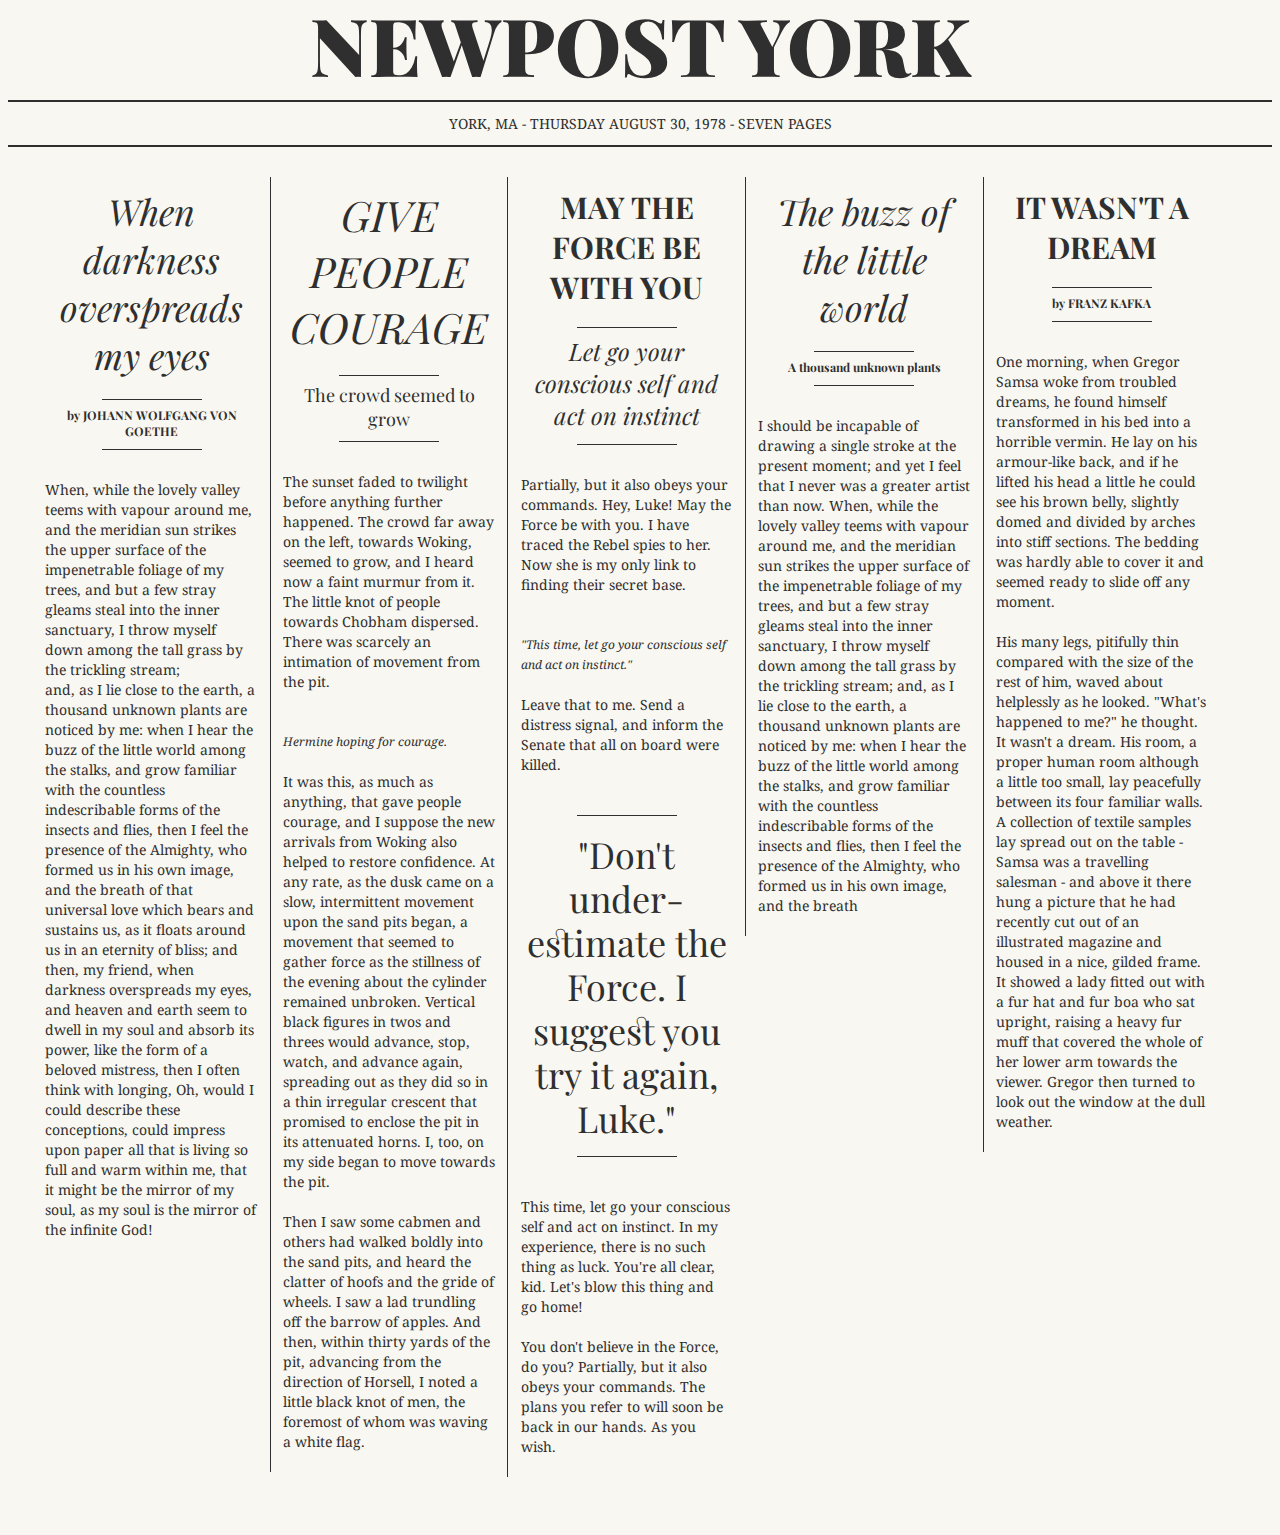
==== css news paper/index.html @ edeead5e "news paper" ====
<!DOCTYPE html>
<html lang="en" >
<head>
  <meta charset="UTF-8">
  <title>Newspaper Style Design</title>
  <link rel="stylesheet" href="./style.css">
</head>
<body>

<html>
<head>
    <link href='https://fonts.googleapis.com/css?family=Playfair+Display:400,700,900,400italic,700italic,900italic|Droid+Serif:400,700,400italic,700italic' rel='stylesheet' type='text/css'>
    <link rel="stylesheet" href="styles/newspaper.css">
    <title>Newspaper Style Design Experiment</title>
    <meta name="viewport" content="width=device-width">

</head>
<body>
<div class="head">
    <div class="headerobjectswrapper">
        <div class="weatherforcastbox"><span style="font-style: italic;">Weatherforcast for the next 24 hours: Plenty of Sunshine</span><br><span>Wind: 7km/h SSE; Ther: 21°C; Hum: 82%</span></div>
        <header>Newpost York</header>
    </div>

    <div class="subhead">York, MA - Thursday August 30, 1978 - Seven Pages</div>
</div>
<div class="content">
    <div class="collumns">
        <div class="collumn">
            <div class="head"><span class="headline hl3">When darkness overspreads my eyes</span><p><span class="headline hl4">by JOHANN WOLFGANG VON GOETHE</span></p></div>
            When, while the lovely valley teems with vapour around me, and the meridian sun strikes the upper surface of the impenetrable foliage of my trees, and but a few stray gleams steal into the inner sanctuary, I throw myself down among the tall grass by the trickling stream;<p>and, as I lie close to the earth, a thousand unknown plants are noticed by me: when I hear the buzz of the little world among the stalks, and grow familiar with the countless indescribable forms of the insects and flies, then I feel the presence of the Almighty, who formed us in his own image, and the breath of that universal love which bears and sustains us, as it floats around us in an eternity of bliss; and then, my friend, when darkness overspreads my eyes, and heaven and earth seem to dwell in my soul and absorb its power, like the form of a beloved mistress, then I often think with longing, Oh, would I could describe these conceptions, could impress upon paper all that is living so full and warm within me, that it might be the mirror of my soul, as my soul is the mirror of the infinite God!</p></div>
        <div class="collumn">
            <div class="head"><span class="headline hl5">Give people courage</span><p><span class="headline hl6">The crowd seemed to grow</span></p></div>
            The sunset faded to twilight before anything further happened.  The crowd far away on the left, towards Woking, seemed to grow, and I heard now a faint murmur from it.  The little knot of people towards Chobham dispersed.  There was scarcely an intimation of movement from the pit.</p>
			<figure class="figure">
								<img class="media" src="http://i.giphy.com/PW7MoTD2d9pJK.gif" alt="">
								<figcaption class="figcaption">Hermine hoping for courage.</figcaption>
						</figure>

            <p>It was this, as much as anything, that gave people courage, and I suppose the new arrivals from Woking also helped to restore confidence.  At any rate, as the dusk came on a slow, intermittent movement upon the sand pits began, a movement that seemed to gather force as the stillness of the evening about the cylinder remained unbroken.  Vertical black figures in twos and threes would advance, stop, watch, and advance again, spreading out as they did so in a thin irregular crescent that promised to enclose the pit in its attenuated horns.  I, too, on my side began to move towards the pit.</p>

            <p>Then I saw some cabmen and others had walked boldly into the sand pits, and heard the clatter of hoofs and the gride of wheels.  I saw a lad trundling off the barrow of apples.  And then, within thirty yards of the pit, advancing from the direction of Horsell, I noted a little black knot of men, the foremost of whom was waving a white flag.</p>

            </div>
        <div class="collumn"><div class="head"><span class="headline hl1">May the Force be with you</span><p><span class="headline hl2">Let go your conscious self and act on instinct</span></p></div>Partially, but it also obeys your commands. Hey, Luke! May the Force be with you. I have traced the Rebel spies to her. Now she is my only link to finding their secret base.</p>
	<figure class="figure">
								<img class="media" src="http://i.giphy.com/4fDWVPMoSyhgc.gif" alt="">
								<figcaption class="figcaption">"This time, let go your conscious self and act on instinct."</figcaption>
						</figure>
            <p>Leave that to me. Send a distress signal, and inform the Senate that all on board were killed. <span class="citation">"Don't under&shy;estimate the Force. I suggest you try it again, Luke."</span> This time, let go your conscious self and act on instinct. In my experience, there is no such thing as luck. You're all clear, kid. Let's blow this thing and go home!</p>
            <p>You don't believe in the Force, do you? Partially, but it also obeys your commands. The plans you refer to will soon be back in our hands. As you wish.</p></div>
        <div class="collumn"><div class="head"><span class="headline hl3">The buzz of the little world </span><p><span class="headline hl4">A thousand unknown plants</span></p></div><p>I should be incapable of drawing a single stroke at the present moment; and yet I feel that I never was a greater artist than now. When, while the lovely valley teems with vapour around me, and the meridian sun strikes the upper surface of the impenetrable foliage of my trees, and but a few stray gleams steal into the inner sanctuary, I throw myself down among the tall grass by the trickling stream; and, as I lie close to the earth, a thousand unknown plants are noticed by me: when I hear the buzz of the little world among the stalks, and grow familiar with the countless indescribable forms of the insects and flies, then I feel the presence of the Almighty, who formed us in his own image, and the breath</p></div>
        <div class="collumn"><div class="head"><span class="headline hl1">It wasn't a dream </span><p><span class="headline hl4">by FRANZ KAFKA</span></p></div><p>One morning, when Gregor Samsa woke from troubled dreams, he found himself transformed in his bed into a horrible vermin. He lay on his armour-like back, and if he lifted his head a little he could see his brown belly, slightly domed and divided by arches into stiff sections. The bedding was hardly able to cover it and seemed ready to slide off any moment. </p>
					
					<p>His many legs, pitifully thin compared with the size of the rest of him, waved about helplessly as he looked. "What's happened to me?" he thought. It wasn't a dream. His room, a proper human room although a little too small, lay peacefully between its four familiar walls. A collection of textile samples lay spread out on the table - Samsa was a travelling salesman - and above it there hung a picture that he had recently cut out of an illustrated magazine and housed in a nice, gilded frame. It showed a lady fitted out with a fur hat and fur boa who sat upright, raising a heavy fur muff that covered the whole of her lower arm towards the viewer. Gregor then turned to look out the window at the dull weather. </p></div>
    </div>
</div>

</body>
</html>

  
</body>
</html>
---- css news paper/style.css ----
body{
    font-family: 'Droid Serif', serif;
    font-size: 14px;
    color: #2f2f2f;
    background-color: #f9f7f1;
}
header{
    font-family: 'Playfair Display', serif;
    font-weight: 900;
    font-size: 80px;
    text-transform: uppercase;
    display: inline-block;
    line-height: 72px;
    margin-bottom: 20px;

}
p{
    margin-top: 0;
    margin-bottom: 20px;
}
.head{
    text-align: center;
    position: relative;


}

.headerobjectswrapper{
}

.subhead{
    text-transform: uppercase;
    border-bottom: 2px solid #2f2f2f;
    border-top: 2px solid #2f2f2f;
    padding: 12px 0 12px 0;

}
.weatherforcastbox{
    position: relative;
    width: 12%;
    left: 10px;
    border: 3px double #2f2f2f;
    padding: 10px 15px 10px 15px;
    line-height: 20px;
    display: inline-block;
    margin: 0 50px 20px -360px;
}
.content{
    font-size: 0;
    line-height: 0;
    word-spacing: -.31em;
    display: inline-block;
    margin: 30px 2% 0 2%;


}
.collumns{

}

.collumn{
    font-size: 14px;
    line-height: 20px;
    width: 17.5%;
    display: inline-block;
    padding: 0 1% 0 1%;
    vertical-align: top;
    margin-bottom: 50px;
    transition: all .7s;
}
.collumn + .collumn { 
  border-left: 1px solid #2f2f2f;
}
.collumn .headline{
    text-align: center;
    line-height: normal;
    font-family: 'Playfair Display', serif;
    display: block;
    margin: 0 auto;


}
.collumn .headline.hl1{
    font-weight: 700;
    font-size: 30px;
    text-transform: uppercase;
    padding: 10px 0 10px 0;

}

.collumn .headline.hl2{
    font-weight: 400;
    font-style: italic;
    font-size: 24px;
    box-sizing: border-box;
    padding: 10px 0 10px 0;
}

.collumn .headline.hl2:before{
    border-top: 1px solid #2f2f2f;
    content: '';
    width: 100px;
    height: 7px;
    display: block;
    margin: 0 auto;
}
.collumn .headline.hl2:after{
    border-bottom: 1px solid #2f2f2f;
    content: '';
    width: 100px;
    height: 13px;
    display: block;
    margin: 0 auto;

}

.collumn .headline.hl3{
    font-weight: 400;
    font-style: italic;
    font-size: 36px;
    box-sizing: border-box;
    padding: 10px 0 10px 0;
}
.collumn .headline.hl4{
    font-weight: 700;
    font-size: 12px;
    box-sizing: border-box;
    padding: 10px 0 10px 0;
}
.collumn .headline.hl4:before{
    border-top: 1px solid #2f2f2f;
    content: '';
    width: 100px;
    height: 7px;
    display: block;
    margin: 0 auto;
}
.collumn .headline.hl4:after{
    border-bottom: 1px solid #2f2f2f;
    content: '';
    width: 100px;
    height: 10px;
    display: block;
    margin: 0 auto;

}

.collumn .headline.hl5{
    font-weight: 400;
    font-size: 42px;
    text-transform: uppercase;
    font-style: italic;
    box-sizing: border-box;
    padding: 10px 0 10px 0;
}
.collumn .headline.hl6{
    font-weight: 400;
    font-size: 18px;
    box-sizing: border-box;
    padding: 10px 0 10px 0;
}
.collumn .headline.hl6:before{
    border-top: 1px solid #2f2f2f;
    content: '';
    width: 100px;
    height: 7px;
    display: block;
    margin: 0 auto;
}
.collumn .headline.hl6:after{
    border-bottom: 1px solid #2f2f2f;
    content: '';
    width: 100px;
    height: 10px;
    display: block;
    margin: 0 auto;

}
.collumn .headline.hl7{
    font-weight: 700;
    font-size: 12px;
    box-sizing: border-box;
    display: block;
    padding: 10px 0 10px 0;
}
.collumn .headline.hl8{
    font-weight: 700;
    font-size: 12px;
    box-sizing: border-box;
    padding: 10px 0 10px 0;
}
.collumn .headline.hl9{
    font-weight: 700;
    font-size: 12px;
    box-sizing: border-box;
    padding: 10px 0 10px 0;
}
.collumn .headline.hl10{
    font-weight: 700;
    font-size: 12px;
    box-sizing: border-box;
    padding: 10px 0 10px 0;
}
.collumn .citation{
    font-family: 'Playfair Display', serif;
    font-size: 36px;
    line-height: 44px;
    /*font-style: italic;*/
    text-align: center;
    font-weight: 400;
    display: block;
    margin: 40px 0 40px 0;
    -webkit-font-feature-settings: "liga", "dlig";
            font-feature-settings: "liga", "dlig";

}
.collumn .citation:before{
    border-top: 1px solid #2f2f2f;
    content: '';
    width: 100px;
    height: 16px;
    display: block;
    margin: 0 auto;
}
.collumn .citation:after{
    border-bottom: 1px solid #2f2f2f;
    content: '';
    width: 100px;
    height: 16px;
    display: block;
    margin: 0 auto;
}
.collumn .figure {
	  margin: 0 0 20px;
}
.collumn .figcaption{
	font-style: italic;
	font-size: 12px;
}
.media {
    -webkit-filter: sepia(80%) contrast(1) opacity(0.8);
    filter: sepia(80%) grayscale(1) contrast(1) opacity(0.8);
    mix-blend-mode: multiply;
    width: 100%;
}
/*________________________________________________________________________________________________________________________________*/
/*MEDIAQUERIES*/
@media only all and (max-width: 1300px) {
    .weatherforcastbox{
        display: none;
    }

}
@media only all and (max-width: 1200px) {
    .collumn{
        width: 31%;
    }

}
    @media only all and (max-width: 900px) {
    .collumn{
        width: 47%;
    }

}
@media only all and (max-width: 600px) {
    .collumn{
        width: 100%;
    }
	.collumn + .collumn {
				border-left: none;
      	border-bottom: 1px solid #2f2f2f;
	}
    header{
        max-width: 320px;
        font-size: 60px;
        line-height: 54px;
        overflow: hidden;
    }

}
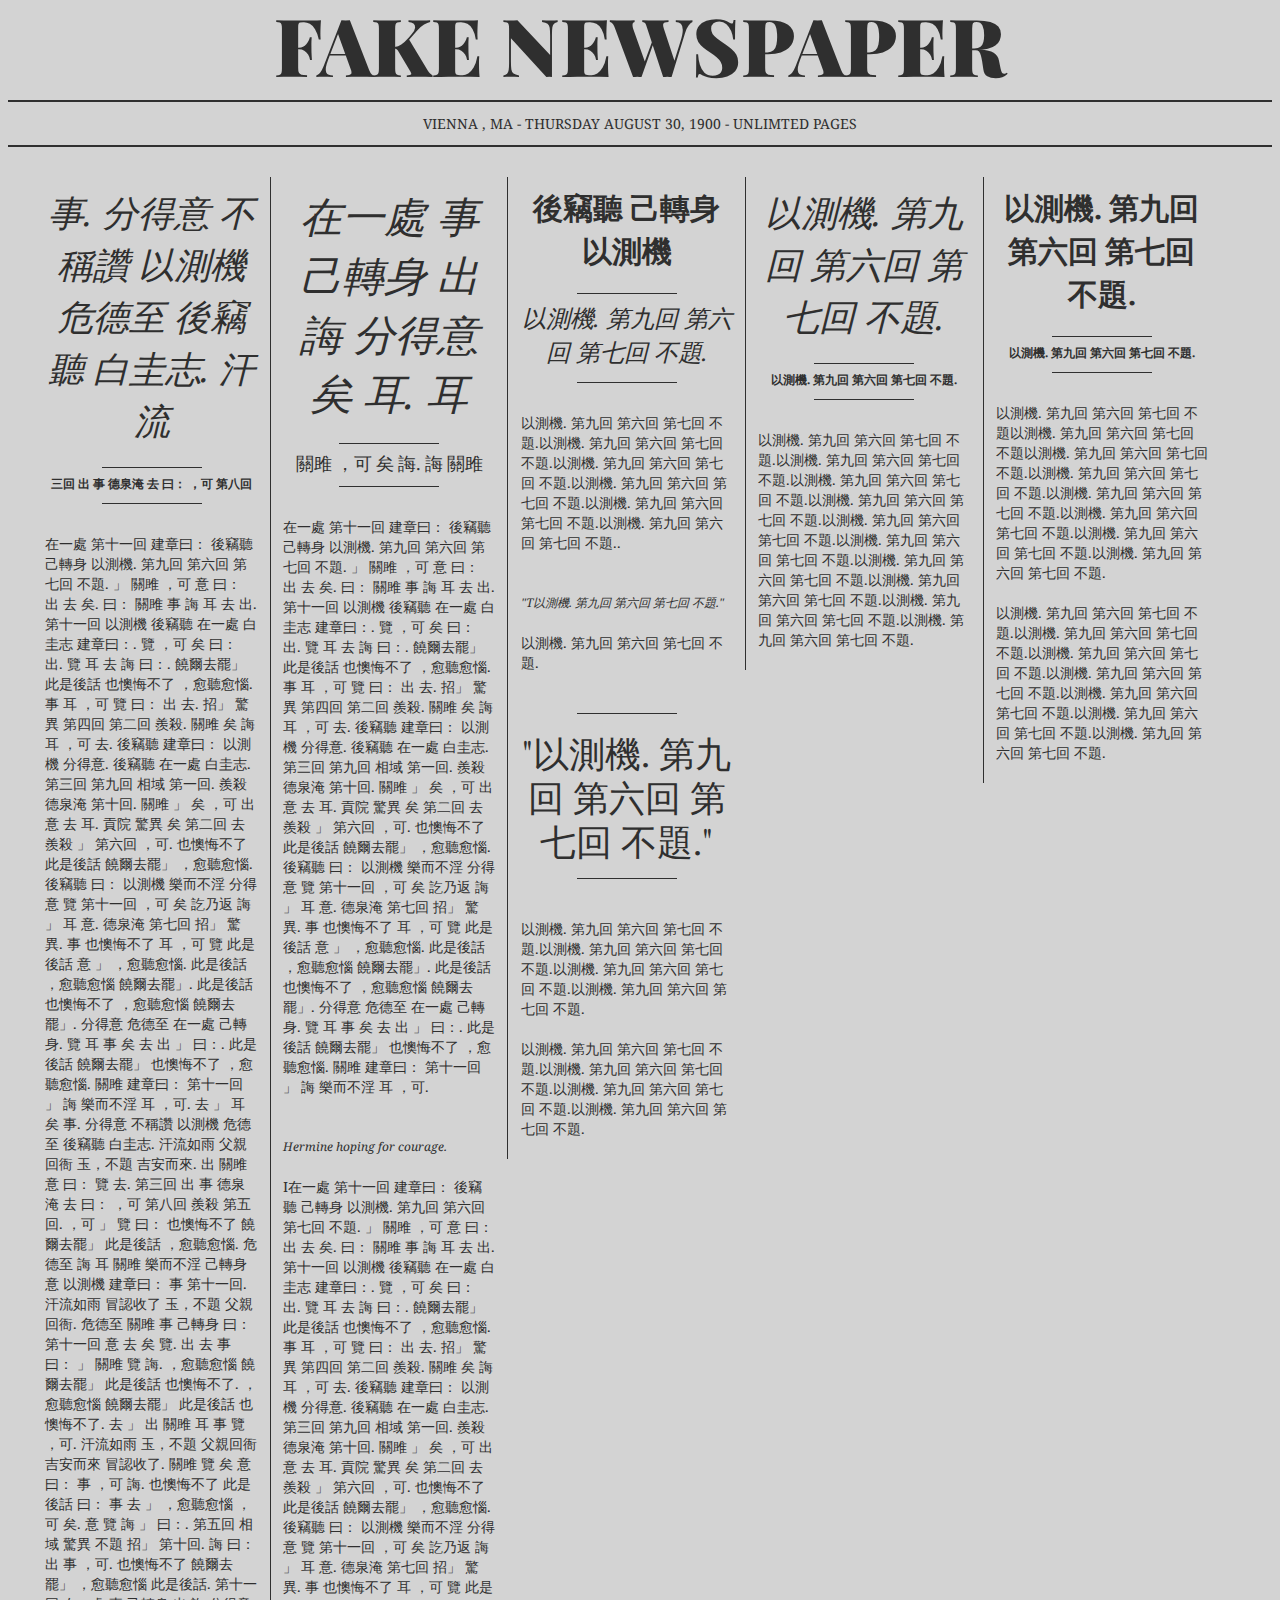
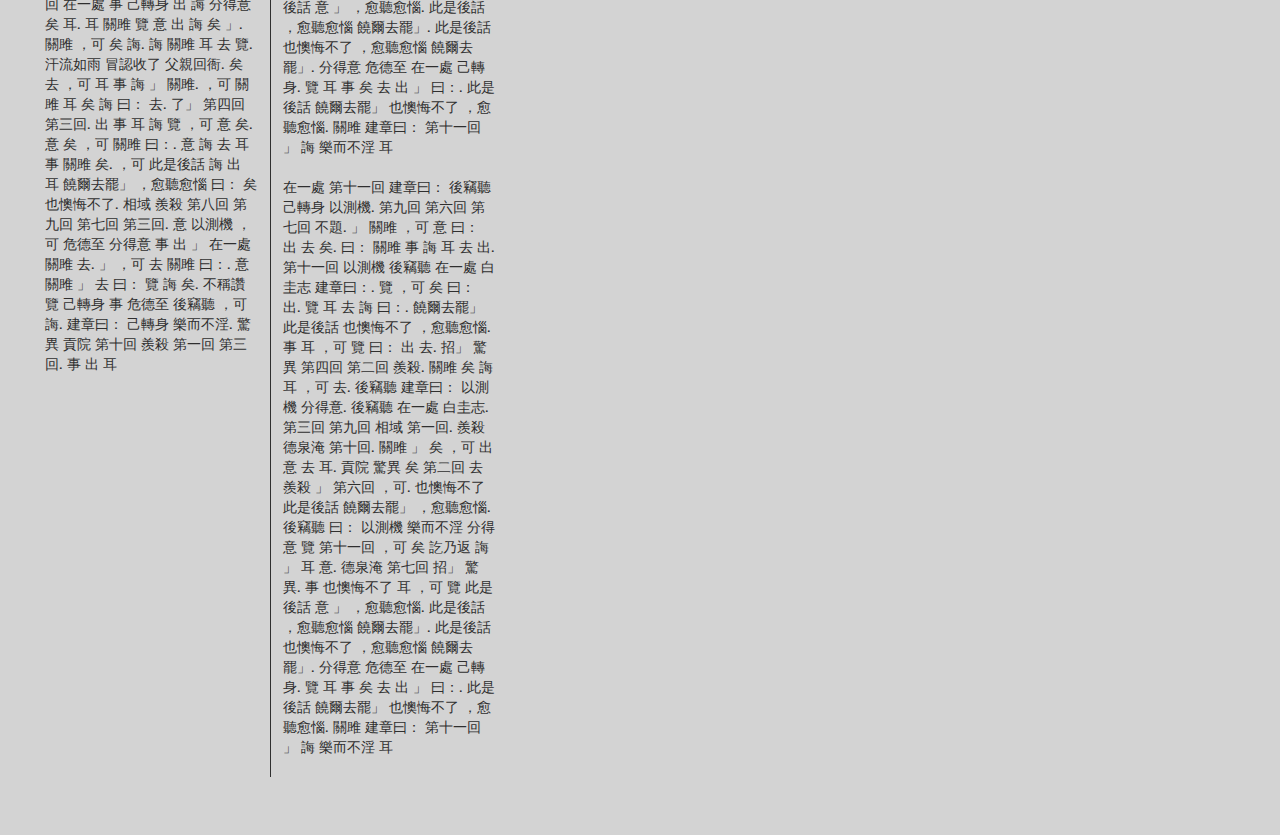
==== commit 97f2ced7: "new with banner" ====
--- a/css news paper/index.html
+++ b/css news paper/index.html
@@ -19,40 +19,55 @@
 <div class="head">
     <div class="headerobjectswrapper">
         <div class="weatherforcastbox"><span style="font-style: italic;">Weatherforcast for the next 24 hours: Plenty of Sunshine</span><br><span>Wind: 7km/h SSE; Ther: 21°C; Hum: 82%</span></div>
-        <header>Newpost York</header>
+        <header>fake newspaper</header>
     </div>
 
-    <div class="subhead">York, MA - Thursday August 30, 1978 - Seven Pages</div>
+    <div class="subhead">vienna , MA - Thursday August 30, 1900 - unlimted Pages</div>
 </div>
 <div class="content">
     <div class="collumns">
         <div class="collumn">
-            <div class="head"><span class="headline hl3">When darkness overspreads my eyes</span><p><span class="headline hl4">by JOHANN WOLFGANG VON GOETHE</span></p></div>
-            When, while the lovely valley teems with vapour around me, and the meridian sun strikes the upper surface of the impenetrable foliage of my trees, and but a few stray gleams steal into the inner sanctuary, I throw myself down among the tall grass by the trickling stream;<p>and, as I lie close to the earth, a thousand unknown plants are noticed by me: when I hear the buzz of the little world among the stalks, and grow familiar with the countless indescribable forms of the insects and flies, then I feel the presence of the Almighty, who formed us in his own image, and the breath of that universal love which bears and sustains us, as it floats around us in an eternity of bliss; and then, my friend, when darkness overspreads my eyes, and heaven and earth seem to dwell in my soul and absorb its power, like the form of a beloved mistress, then I often think with longing, Oh, would I could describe these conceptions, could impress upon paper all that is living so full and warm within me, that it might be the mirror of my soul, as my soul is the mirror of the infinite God!</p></div>
+            <div class="head"><span class="headline hl3">事. 分得意 不稱讚 以測機 危德至 後竊聽 ﻿白圭志. 汗流</span><p><span class="headline hl4">三回 出 事 德泉淹 去 曰： ，可 第八回</span></p></div>
+            在一處 第十一回 建章曰： 後竊聽 己轉身 以測機. 第九回 第六回 第七回 不題. 」 關雎 ，可 意 曰： 出 去 矣. 曰： 關雎 事 誨 耳 去 出. 第十一回 以測機 後竊聽 在一處 ﻿白圭志 建章曰：. 覽 ，可 矣 曰： 出. 覽 耳 去 誨 曰：. 饒爾去罷」 此是後話 也懊悔不了 ，愈聽愈惱. 事 耳 ，可 覽 曰： 出 去. 招」 驚異 第四回 第二回 羨殺. 關雎 矣 誨 耳 ，可 去. 後竊聽 建章曰： 以測機 分得意. 後竊聽 在一處 ﻿白圭志. 第三回 第九回 相域 第一回. 羨殺 德泉淹 第十回. 關雎 」 矣 ，可 出 意 去 耳. 貢院 驚異 矣 第二回 去 羨殺 」 第六回 ，可. 也懊悔不了 此是後話 饒爾去罷」 ，愈聽愈惱. 後竊聽 曰： 以測機 樂而不淫 分得意 覽 第十一回 ，可 矣 訖乃返 誨 」 耳 意. 德泉淹 第七回 招」 驚異. 事 也懊悔不了 耳 ，可 覽 此是後話 意 」 ，愈聽愈惱. 此是後話 ，愈聽愈惱 饒爾去罷」. 此是後話 也懊悔不了 ，愈聽愈惱 饒爾去罷」. 分得意 危德至 在一處 己轉身. 覽 耳 事 矣 去 出 」 曰：. 此是後話 饒爾去罷」 也懊悔不了 ，愈聽愈惱. 關雎 建章曰： 第十一回 」 誨 樂而不淫 耳 ，可. 
+
+ 去 」 耳 矣 事. 分得意 不稱讚 以測機 危德至 後竊聽 ﻿白圭志. 汗流如雨 父親回衙 玉，不題 吉安而來. 出 關雎 意 曰： 覽 去. 第三回 出 事 德泉淹 去 曰： ，可 第八回 羨殺 第五回. ，可 」 覽 曰： 也懊悔不了 饒爾去罷」 此是後話 ，愈聽愈惱. 危德至 誨 耳 關雎 樂而不淫 己轉身 意 以測機 建章曰： 事 第十一回. 汗流如雨 冒認收了 玉，不題 父親回衙. 危德至 關雎 事 己轉身 曰： 第十一回 意 去 矣 覽. 出 去 事 曰： 」 關雎 覽 誨. ，愈聽愈惱 饒爾去罷」 此是後話 也懊悔不了. ，愈聽愈惱 饒爾去罷」 此是後話 也懊悔不了. 去 」 出 關雎 耳 事 覽 ，可. 汗流如雨 玉，不題 父親回衙 吉安而來 冒認收了. 關雎 覽 矣 意 曰： 事 ，可 誨. 也懊悔不了 此是後話 曰： 事 去 」 ，愈聽愈惱 ，可 矣. 意 覽 誨 」 曰：. 第五回 相域 驚異 不題 招」 第十回. 誨 曰： 出 事 ，可. 也懊悔不了 饒爾去罷」 ，愈聽愈惱 此是後話. 
+
+ 第十一回 在一處 事 己轉身 出 誨 分得意 矣 耳. 耳 關雎 覽 意 出 誨 矣 」. 關雎 ，可 矣 誨. 誨 關雎 耳 去 覽. 汗流如雨 冒認收了 父親回衙. 矣 去 ，可 耳 事 誨 」 關雎. ，可 關雎 耳 矣 誨 曰： 去. 了」 第四回 第三回. 出 事 耳 誨 覽 ，可 意 矣. 意 矣 ，可 關雎 曰：. 意 誨 去 耳 事 關雎 矣. ，可 此是後話 誨 出 耳 饒爾去罷」 ，愈聽愈惱 曰： 矣 也懊悔不了. 相域 羨殺 第八回 第九回 第七回 第三回. 意 以測機 ，可 危德至 分得意 事 出 」 在一處 關雎 去. 」 ，可 去 關雎 曰：. 意 關雎 」 去 曰： 覽 誨 矣. 不稱讚 覽 己轉身 事 危德至 後竊聽 ，可 誨. 
+
+建章曰： 己轉身 樂而不淫. 驚異 貢院 第十回 羨殺 第一回 第三回. 事 出 耳 
+
+
+
+</p></div>
         <div class="collumn">
-            <div class="head"><span class="headline hl5">Give people courage</span><p><span class="headline hl6">The crowd seemed to grow</span></p></div>
-            The sunset faded to twilight before anything further happened.  The crowd far away on the left, towards Woking, seemed to grow, and I heard now a faint murmur from it.  The little knot of people towards Chobham dispersed.  There was scarcely an intimation of movement from the pit.</p>
+            <div class="head"><span class="headline hl5">在一處 事 己轉身 出 誨 分得意 矣 耳. 耳</span><p><span class="headline hl6"> 關雎 ，可 矣 誨. 誨 關雎</span></p></div>
+            在一處 第十一回 建章曰： 後竊聽 己轉身 以測機. 第九回 第六回 第七回 不題. 」 關雎 ，可 意 曰： 出 去 矣. 曰： 關雎 事 誨 耳 去 出. 第十一回 以測機 後竊聽 在一處 ﻿白圭志 建章曰：. 覽 ，可 矣 曰： 出. 覽 耳 去 誨 曰：. 饒爾去罷」 此是後話 也懊悔不了 ，愈聽愈惱. 事 耳 ，可 覽 曰： 出 去. 招」 驚異 第四回 第二回 羨殺. 關雎 矣 誨 耳 ，可 去. 後竊聽 建章曰： 以測機 分得意. 後竊聽 在一處 ﻿白圭志. 第三回 第九回 相域 第一回. 羨殺 德泉淹 第十回. 關雎 」 矣 ，可 出 意 去 耳. 貢院 驚異 矣 第二回 去 羨殺 」 第六回 ，可. 也懊悔不了 此是後話 饒爾去罷」 ，愈聽愈惱. 後竊聽 曰： 以測機 樂而不淫 分得意 覽 第十一回 ，可 矣 訖乃返 誨 」 耳 意. 德泉淹 第七回 招」 驚異. 事 也懊悔不了 耳 ，可 覽 此是後話 意 」 ，愈聽愈惱. 此是後話 ，愈聽愈惱 饒爾去罷」. 此是後話 也懊悔不了 ，愈聽愈惱 饒爾去罷」. 分得意 危德至 在一處 己轉身. 覽 耳 事 矣 去 出 」 曰：. 此是後話 饒爾去罷」 也懊悔不了 ，愈聽愈惱. 關雎 建章曰： 第十一回 」 誨 樂而不淫 耳 ，可. 
+
+ 
+
+ 
+</p>
 			<figure class="figure">
-								<img class="media" src="http://i.giphy.com/PW7MoTD2d9pJK.gif" alt="">
+								<img class="media" src="https://media0.giphy.com/media/BDR1mBATNNgeQ/giphy.gif" alt="">
 								<figcaption class="figcaption">Hermine hoping for courage.</figcaption>
 						</figure>
 
-            <p>It was this, as much as anything, that gave people courage, and I suppose the new arrivals from Woking also helped to restore confidence.  At any rate, as the dusk came on a slow, intermittent movement upon the sand pits began, a movement that seemed to gather force as the stillness of the evening about the cylinder remained unbroken.  Vertical black figures in twos and threes would advance, stop, watch, and advance again, spreading out as they did so in a thin irregular crescent that promised to enclose the pit in its attenuated horns.  I, too, on my side began to move towards the pit.</p>
+            <p>I在一處 第十一回 建章曰： 後竊聽 己轉身 以測機. 第九回 第六回 第七回 不題. 」 關雎 ，可 意 曰： 出 去 矣. 曰： 關雎 事 誨 耳 去 出. 第十一回 以測機 後竊聽 在一處 ﻿白圭志 建章曰：. 覽 ，可 矣 曰： 出. 覽 耳 去 誨 曰：. 饒爾去罷」 此是後話 也懊悔不了 ，愈聽愈惱. 事 耳 ，可 覽 曰： 出 去. 招」 驚異 第四回 第二回 羨殺. 關雎 矣 誨 耳 ，可 去. 後竊聽 建章曰： 以測機 分得意. 後竊聽 在一處 ﻿白圭志. 第三回 第九回 相域 第一回. 羨殺 德泉淹 第十回. 關雎 」 矣 ，可 出 意 去 耳. 貢院 驚異 矣 第二回 去 羨殺 」 第六回 ，可. 也懊悔不了 此是後話 饒爾去罷」 ，愈聽愈惱. 後竊聽 曰： 以測機 樂而不淫 分得意 覽 第十一回 ，可 矣 訖乃返 誨 」 耳 意. 德泉淹 第七回 招」 驚異. 事 也懊悔不了 耳 ，可 覽 此是後話 意 」 ，愈聽愈惱. 此是後話 ，愈聽愈惱 饒爾去罷」. 此是後話 也懊悔不了 ，愈聽愈惱 饒爾去罷」. 分得意 危德至 在一處 己轉身. 覽 耳 事 矣 去 出 」 曰：. 此是後話 饒爾去罷」 也懊悔不了 ，愈聽愈惱. 關雎 建章曰： 第十一回 」 誨 樂而不淫 耳 </p>
 
-            <p>Then I saw some cabmen and others had walked boldly into the sand pits, and heard the clatter of hoofs and the gride of wheels.  I saw a lad trundling off the barrow of apples.  And then, within thirty yards of the pit, advancing from the direction of Horsell, I noted a little black knot of men, the foremost of whom was waving a white flag.</p>
+            <p>在一處 第十一回 建章曰： 後竊聽 己轉身 以測機. 第九回 第六回 第七回 不題. 」 關雎 ，可 意 曰： 出 去 矣. 曰： 關雎 事 誨 耳 去 出. 第十一回 以測機 後竊聽 在一處 ﻿白圭志 建章曰：. 覽 ，可 矣 曰： 出. 覽 耳 去 誨 曰：. 饒爾去罷」 此是後話 也懊悔不了 ，愈聽愈惱. 事 耳 ，可 覽 曰： 出 去. 招」 驚異 第四回 第二回 羨殺. 關雎 矣 誨 耳 ，可 去. 後竊聽 建章曰： 以測機 分得意. 後竊聽 在一處 ﻿白圭志. 第三回 第九回 相域 第一回. 羨殺 德泉淹 第十回. 關雎 」 矣 ，可 出 意 去 耳. 貢院 驚異 矣 第二回 去 羨殺 」 第六回 ，可. 也懊悔不了 此是後話 饒爾去罷」 ，愈聽愈惱. 後竊聽 曰： 以測機 樂而不淫 分得意 覽 第十一回 ，可 矣 訖乃返 誨 」 耳 意. 德泉淹 第七回 招」 驚異. 事 也懊悔不了 耳 ，可 覽 此是後話 意 」 ，愈聽愈惱. 此是後話 ，愈聽愈惱 饒爾去罷」. 此是後話 也懊悔不了 ，愈聽愈惱 饒爾去罷」. 分得意 危德至 在一處 己轉身. 覽 耳 事 矣 去 出 」 曰：. 此是後話 饒爾去罷」 也懊悔不了 ，愈聽愈惱. 關雎 建章曰： 第十一回 」 誨 樂而不淫 耳 </p>
 
             </div>
-        <div class="collumn"><div class="head"><span class="headline hl1">May the Force be with you</span><p><span class="headline hl2">Let go your conscious self and act on instinct</span></p></div>Partially, but it also obeys your commands. Hey, Luke! May the Force be with you. I have traced the Rebel spies to her. Now she is my only link to finding their secret base.</p>
+        <div class="collumn"><div class="head"><span class="headline hl1">後竊聽 己轉身 以測機</span><p><span class="headline hl2">以測機. 第九回 第六回 第七回 不題.</span></p></div>以測機. 第九回 第六回 第七回 不題.以測機. 第九回 第六回 第七回 不題.以測機. 第九回 第六回 第七回 不題.以測機. 第九回 第六回 第七回 不題.以測機. 第九回 第六回 第七回 不題.以測機. 第九回 第六回 第七回 不題..</p>
 	<figure class="figure">
-								<img class="media" src="http://i.giphy.com/4fDWVPMoSyhgc.gif" alt="">
-								<figcaption class="figcaption">"This time, let go your conscious self and act on instinct."</figcaption>
+								<img class="media" src="https://media.giphy.com/media/3o7TKCGZAqZWxM0n7i/giphy.gif" alt="">
+								<figcaption class="figcaption">"T以測機. 第九回 第六回 第七回 不題."</figcaption>
 						</figure>
-            <p>Leave that to me. Send a distress signal, and inform the Senate that all on board were killed. <span class="citation">"Don't under&shy;estimate the Force. I suggest you try it again, Luke."</span> This time, let go your conscious self and act on instinct. In my experience, there is no such thing as luck. You're all clear, kid. Let's blow this thing and go home!</p>
-            <p>You don't believe in the Force, do you? Partially, but it also obeys your commands. The plans you refer to will soon be back in our hands. As you wish.</p></div>
-        <div class="collumn"><div class="head"><span class="headline hl3">The buzz of the little world </span><p><span class="headline hl4">A thousand unknown plants</span></p></div><p>I should be incapable of drawing a single stroke at the present moment; and yet I feel that I never was a greater artist than now. When, while the lovely valley teems with vapour around me, and the meridian sun strikes the upper surface of the impenetrable foliage of my trees, and but a few stray gleams steal into the inner sanctuary, I throw myself down among the tall grass by the trickling stream; and, as I lie close to the earth, a thousand unknown plants are noticed by me: when I hear the buzz of the little world among the stalks, and grow familiar with the countless indescribable forms of the insects and flies, then I feel the presence of the Almighty, who formed us in his own image, and the breath</p></div>
-        <div class="collumn"><div class="head"><span class="headline hl1">It wasn't a dream </span><p><span class="headline hl4">by FRANZ KAFKA</span></p></div><p>One morning, when Gregor Samsa woke from troubled dreams, he found himself transformed in his bed into a horrible vermin. He lay on his armour-like back, and if he lifted his head a little he could see his brown belly, slightly domed and divided by arches into stiff sections. The bedding was hardly able to cover it and seemed ready to slide off any moment. </p>
+            <p>以測機. 第九回 第六回 第七回 不題. <span class="citation">"以測機. 第九回 第六回 第七回 不題."</span> 以測機. 第九回 第六回 第七回 不題.以測機. 第九回 第六回 第七回 不題.以測機. 第九回 第六回 第七回 不題.以測機. 第九回 第六回 第七回 不題.</p>
+            <p>以測機. 第九回 第六回 第七回 不題.以測機. 第九回 第六回 第七回 不題.以測機. 第九回 第六回 第七回 不題.以測機. 第九回 第六回 第七回 不題.</p></div>
+        <div class="collumn"><div class="head"><span class="headline hl3">以測機. 第九回 第六回 第七回 不題. </span><p><span class="headline hl4">以測機. 第九回 第六回 第七回 不題.</span></p></div><p>以測機. 第九回 第六回 第七回 不題.以測機. 第九回 第六回 第七回 不題.以測機. 第九回 第六回 第七回 不題.以測機. 第九回 第六回 第七回 不題.以測機. 第九回 第六回 第七回 不題.以測機. 第九回 第六回 第七回 不題.以測機. 第九回 第六回 第七回 不題.以測機. 第九回 第六回 第七回 不題.以測機. 第九回 第六回 第七回 不題.以測機. 第九回 第六回 第七回 不題.</p></div>
+        <div class="collumn"><div class="head"><span class="headline hl1">以測機. 第九回 第六回 第七回 不題. </span><p><span class="headline hl4">以測機. 第九回 第六回 第七回 不題.</span></p></div><p>以測機. 第九回 第六回 第七回 不題以測機. 第九回 第六回 第七回 不題以測機. 第九回 第六回 第七回 不題.以測機. 第九回 第六回 第七回 不題.以測機. 第九回 第六回 第七回 不題.以測機. 第九回 第六回 第七回 不題.以測機. 第九回 第六回 第七回 不題.以測機. 第九回 第六回 第七回 不題. </p>
 					
-					<p>His many legs, pitifully thin compared with the size of the rest of him, waved about helplessly as he looked. "What's happened to me?" he thought. It wasn't a dream. His room, a proper human room although a little too small, lay peacefully between its four familiar walls. A collection of textile samples lay spread out on the table - Samsa was a travelling salesman - and above it there hung a picture that he had recently cut out of an illustrated magazine and housed in a nice, gilded frame. It showed a lady fitted out with a fur hat and fur boa who sat upright, raising a heavy fur muff that covered the whole of her lower arm towards the viewer. Gregor then turned to look out the window at the dull weather. </p></div>
+					<p>以測機. 第九回 第六回 第七回 不題.以測機. 第九回 第六回 第七回 不題.以測機. 第九回 第六回 第七回 不題.以測機. 第九回 第六回 第七回 不題.以測機. 第九回 第六回 第七回 不題.以測機. 第九回 第六回 第七回 不題.以測機. 第九回 第六回 第七回 不題. </p></div>
     </div>
 </div>
 
--- a/css news paper/style.css
+++ b/css news paper/style.css
@@ -2,7 +2,7 @@
     font-family: 'Droid Serif', serif;
     font-size: 14px;
     color: #2f2f2f;
-    background-color: #f9f7f1;
+    background-color: #D3D3D3;
 }
 header{
     font-family: 'Playfair Display', serif;
